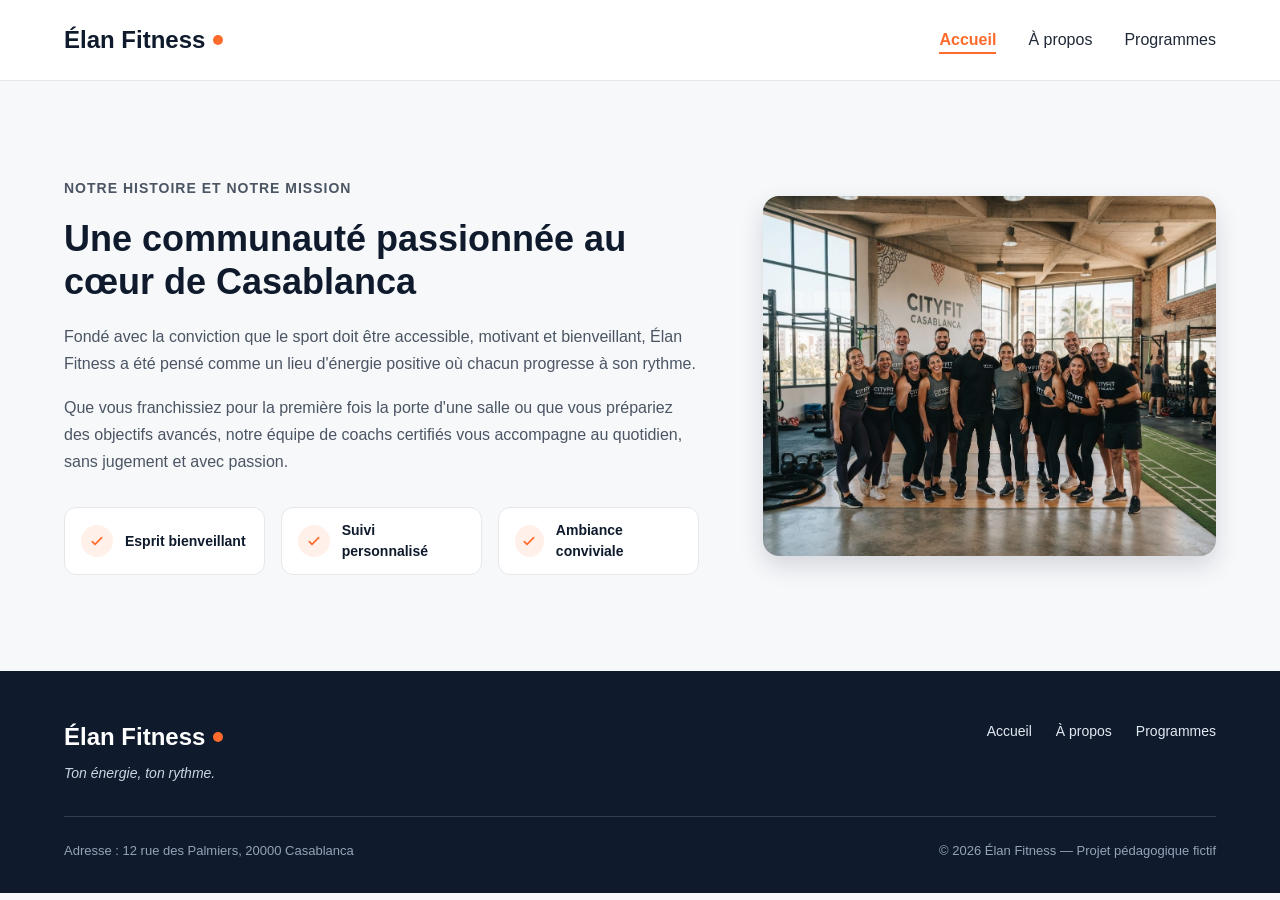
==== About.html @ d06e2b79 "division pages" ====
<!DOCTYPE html>
<html lang="en">
<head>
    <meta charset="UTF-8">
    <meta name="viewport" content="width=device-width, initial-scale=1.0">
    <link rel="stylesheet" href="style.css">
    <title>Document</title>
</head>
<body>
  <header class="en-tete">
    <div class="conteneur en-tete-contenu">
      <a href="#accueil" class="logo">Élan Fitness</a>

      <nav aria-label="Navigation principale">
        <ul class="menu">
          <li><a href="./Accueil.html" class="lien-actif">Accueil</a></li>
          <li><a href="./About.html">À propos</a></li>
          <li><a href="./Programmes.html">Programmes</a></li>
        </ul>
      </nav> 
    </div>
  </header>

  <section id="a-propos" class="section">
      <div class="conteneur apropos-contenu">

        <div class="apropos-texte">
          <p class="sur-titre">Notre histoire et notre mission</p>
          <h2>Une communauté passionnée au cœur de Casablanca</h2>
          <p>
            Fondé avec la conviction que le sport doit être accessible, motivant et bienveillant,
            Élan Fitness a été pensé comme un lieu d'énergie positive où chacun progresse à son rythme.
          </p>
          <p>
            Que vous franchissiez pour la première fois la porte d'une salle ou que vous prépariez des
            objectifs avancés, notre équipe de coachs certifiés vous accompagne au quotidien, sans
            jugement et avec passion.
          </p>

          <ul class="valeurs">
            <li class="valeur">
              <div class="icone icone-petite"><img src="img/icone-check.svg" alt=""></div>
              <span>Esprit bienveillant</span>
            </li>
            <li class="valeur">
              <div class="icone icone-petite"><img src="img/icone-check.svg" alt=""></div>
              <span>Suivi personnalisé</span>
            </li>
            <li class="valeur">
              <div class="icone icone-petite"><img src="img/icone-check.svg" alt=""></div>
              <span>Ambiance conviviale</span>
            </li>
          </ul>
        </div>

        <img class="apropos-image" src="img/equipe.jpg" alt="L'équipe de coachs d'Élan Fitness réunie dans la salle">

      </div>
  </section>
  
  <footer class="pied-de-page">
    <div class="conteneur">

      <div class="pied-haut">
        <div>
          <p class="logo logo-clair">Élan Fitness</p>
          <p class="slogan">Ton énergie, ton rythme.</p>
        </div>

        <nav aria-label="Navigation du pied de page">
          <ul class="menu menu-pied">
            <li><a href="./Accueil.html">Accueil</a></li>
            <li><a href="./About.html">À propos</a></li>
            <li><a href="./Programmes.html">Programmes</a></li>
          </ul>
        </nav>
      </div>

      <div class="pied-bas">
        <p>Adresse : 12 rue des Palmiers, 20000 Casablanca</p>
        <p>&copy; 2026 Élan Fitness — Projet pédagogique fictif</p>
      </div>

    </div>
  </footer>
</body>
</html>
---- style.css ----
* {
  box-sizing: border-box;
  margin: 0;
  padding: 0;
}

html {
  scroll-behavior: smooth;
}
 
body {
  font-family: 'Inter', Arial, sans-serif;
  font-size: 16px;
  line-height: 1.5;
  color: #1F2937;
  background-color: #F7F8FA;
}

h1, h2, h3, h4 {
  font-family: 'Poppins', Arial, sans-serif;
  color: #0F1B2D;
}

a {
  color: inherit;
  text-decoration: none;
}

ul {
  list-style: none;
}

img {
  display: block;
  max-width: 100%;
}

a:focus-visible,
button:focus-visible {
  outline: 3px solid #FF6B2C;
  outline-offset: 2px;
}

.conteneur {
  width: 100%;
  max-width: 1200px;
  margin: 0 auto;
  padding: 0 24px;
}

.section {
  padding: 96px 0;
}

.section-blanche {
  background-color: #FFFFFF;
  border-top: 1px solid #E5E7EB;
  border-bottom: 1px solid #E5E7EB;
}

.section-titre {
  max-width: 640px;
  margin: 0 auto 64px;
  text-align: center;
}

.section-titre h2 {
  font-size: 32px;
  margin-bottom: 16px;
}

.section-titre h3 {
  font-size: 26px;
  margin-bottom: 12px;
}

.section-titre p {
  color: #4B5563;
}

.sur-titre {
  font-size: 14px;
  font-weight: 600;
  color: #FF6B2C;
  text-transform: uppercase;
  letter-spacing: 1px;
  margin-bottom: 12px;
}

.bouton {
  display: inline-block;
  padding: 14px 28px;
  border-radius: 8px;
  font-size: 16px;
  font-weight: 600;
  text-align: center;
  cursor: pointer;
}

.bouton-principal {
  background-color: #FF6B2C;
  border: 1px solid #FF6B2C;
  color: #FFFFFF;
}

.bouton-principal:hover {
  background-color: #F05817;
}

.bouton-secondaire {
  background-color: #FFFFFF;
  border: 1px solid #0F1B2D;
  color: #0F1B2D;
}

.bouton-secondaire:hover {
  background-color: #F3F4F6;
}

.cartes {
  display: flex;
  gap: 24px;
}

.carte {
  flex: 1;
  background-color: #FFFFFF;
  border: 1px solid #E5E7EB;
  border-radius: 12px;
  box-shadow: 0 1px 3px rgba(15, 27, 45, 0.08);
}

.icone {
  width: 48px;
  height: 48px;
  background-color: #FFF0EA;
  border-radius: 8px;
  display: flex;
  align-items: center;
  justify-content: center;
}

.icone img {
  width: 24px;
  height: 24px;
}

.icone-petite {
  width: 32px;
  height: 32px;
  border-radius: 50%;
}

.icone-petite img {
  width: 16px;
  height: 16px;
}

.en-tete {
  position: sticky;
  top: 0;
  z-index: 10;
  background-color: #FFFFFF;
  border-bottom: 1px solid #E5E7EB;
}

.en-tete-contenu {
  height: 80px;
  display: flex;
  align-items: center;
  justify-content: space-between;
}

.logo {
  display: flex;
  align-items: center;
  font-family: 'Poppins', Arial, sans-serif;
  font-size: 24px;
  font-weight: 700;
  color: #0F1B2D;
}

.logo::after {
  content: "";
  width: 10px;
  height: 10px;
  margin-left: 8px;
  background-color: #FF6B2C;
  border-radius: 50%;
}

.menu {
  display: flex;
  gap: 32px;
}

.menu a {
  font-weight: 500;
  padding-bottom: 4px;
  border-bottom: 2px solid transparent;
}

.menu a:hover {
  color: #FF6B2C;
}

.menu .lien-actif {
  color: #FF6B2C;
  font-weight: 600;
  border-bottom-color: #FF6B2C;
}

.hero {
  padding: 64px 0 96px;
}

.hero-contenu {
  display: flex;
  align-items: center;
  gap: 32px;
}

.hero-texte {
  flex: 7;
}

.hero-texte h1 {
  font-size: 48px;
  font-weight: 800;
  line-height: 1.2;
  margin-bottom: 24px;
}

.hero-description {
  max-width: 520px;
  font-size: 18px;
  line-height: 1.6;
  color: #4B5563;
  margin-bottom: 32px;
}

.boutons {
  display: flex;
  flex-wrap: wrap;
  gap: 16px;
}

.hero-image {
  flex: 5;
  min-width: 0;
  height: 400px;
  object-fit: cover;
  border-radius: 16px;
  border: 1px solid #E5E7EB;
  box-shadow: 0 10px 25px rgba(15, 27, 45, 0.15);
}

.chiffres {
  display: flex;
  margin-top: 64px;
  padding: 32px;
  background-color: #FFFFFF;
  border: 1px solid #E5E7EB;
  border-radius: 12px;
  box-shadow: 0 1px 3px rgba(15, 27, 45, 0.08);
}

.chiffre {
  flex: 1;
  text-align: center;
  font-weight: 500;
  color: #0F1B2D;
}

.chiffre + .chiffre {
  border-left: 1px solid #E5E7EB;
}

.chiffre-nombre {
  font-family: 'Poppins', Arial, sans-serif;
  font-size: 36px;
  font-weight: 800;
  color: #FF6B2C;
}

.carte-avantage {
  padding: 24px;
  background-color: #F7F8FA;
  box-shadow: none;
}

.carte-avantage .icone {
  margin-bottom: 20px;
}

.carte-avantage h3 {
  font-size: 20px;
  margin-bottom: 8px;
}

.carte-avantage p {
  color: #4B5563;
  line-height: 1.6;
}

.apropos-contenu {
  display: flex;
  align-items: center;
  gap: 64px;
}

.apropos-texte {
  flex: 7;
}

.apropos-texte h2 {
  font-size: 36px;
  line-height: 1.2;
  margin-bottom: 20px;
}

.apropos-texte p {
  color: #4B5563;
  line-height: 1.7;
  margin-bottom: 16px;
}

.valeurs {
  display: flex;
  gap: 16px;
  margin-top: 32px;
}

.valeur {
  flex: 1;
  display: flex;
  align-items: center;
  gap: 12px;
  padding: 12px 16px;
  background-color: #FFFFFF;
  border: 1px solid #E5E7EB;
  border-radius: 12px;
  font-family: 'Poppins', Arial, sans-serif;
  font-size: 14px;
  font-weight: 600;
  color: #0F1B2D;
}

.apropos-image {
  flex: 5;
  min-width: 0;
  height: 360px;
  object-fit: cover;
  border-radius: 16px;
  box-shadow: 0 10px 25px rgba(15, 27, 45, 0.15);
}

.carte-programme {
  display: flex;
  flex-direction: column;
  overflow: hidden;
}

.carte-programme > img {
  width: 100%;
  height: 200px;
  object-fit: cover;
}

.programme-corps {
  flex: 1;
  display: flex;
  flex-direction: column;
  padding: 20px;
}

.programme-corps h3 {
  font-size: 20px;
  margin-bottom: 8px;
}

.programme-corps p {
  font-size: 15px;
  color: #4B5563;
}

.etiquette {
  align-self: flex-start;
  padding: 4px 10px;
  margin-bottom: 12px;
  border-radius: 6px;
  font-size: 12px;
  font-weight: 600;
}

.etiquette-orange {
  background-color: #FFEDE5;
  color: #C2410C;
}

.etiquette-bleue {
  background-color: #DBEAFE;
  color: #1D4ED8;
}

.etiquette-verte {
  background-color: #D1FAE5;
  color: #047857;
}

.programme-corps .duree {
  display: flex;
  align-items: center;
  gap: 8px;
  margin-top: auto;
  padding-top: 16px;
  border-top: 1px solid #E5E7EB;
  font-size: 13px;
  font-weight: 600;
  color: #0F1B2D;
}

.programme-corps h3 + p {
  margin-bottom: 16px;
}

.duree img {
  width: 16px;
  height: 16px;
}

.formules {
  margin-top: 96px;
}

.formule {
  position: relative;
  display: flex;
  flex-direction: column;
  padding: 28px;
}

.formule h4 {
  font-size: 20px;
}

.prix {
  margin: 8px 0 16px;
  font-family: 'Poppins', Arial, sans-serif;
  font-size: 30px;
  font-weight: 800;
  color: #FF6B2C;
}

.prix span {
  font-family: 'Inter', Arial, sans-serif;
  font-size: 16px;
  font-weight: 500;
  color: #4B5563;
}

.prix-note {
  margin: -8px 0 16px;
  font-size: 13px;
  color: #4B5563;
}

.formule-liste {
  flex: 1;
  margin-bottom: 24px;
}

.formule-liste li {
  padding-left: 28px;
  margin-bottom: 12px;
  font-size: 15px;
  background-image: url('img/icone-check.svg');
  background-repeat: no-repeat;
  background-position: left center;
  background-size: 16px;
}

.formule .bouton {
  display: block;
}

.formule-populaire {
  border: 2px solid #FF6B2C;
  box-shadow: 0 10px 25px rgba(255, 107, 44, 0.2);
}

.badge-populaire {
  position: absolute;
  top: -14px;
  left: 50%;
  transform: translateX(-50%);
  padding: 4px 14px;
  background-color: #FF6B2C;
  border-radius: 999px;
  font-size: 12px;
  font-weight: 700;
  text-transform: uppercase;
  color: #FFFFFF;
}

.pied-de-page {
  padding: 48px 0 32px;
  background-color: #0F1B2D;
  color: #FFFFFF;
}

.pied-haut {
  display: flex;
  justify-content: space-between;
  align-items: flex-start;
  padding-bottom: 32px;
  border-bottom: 1px solid rgba(255, 255, 255, 0.15);
}

.logo-clair {
  color: #FFFFFF;
}

.slogan {
  margin-top: 8px;
  font-size: 14px;
  font-style: italic;
  color: #CBD5E1;
}

.menu-pied {
  gap: 24px;
}

.menu-pied a {
  font-size: 14px;
  font-weight: 400;
  color: #E2E8F0;
}

.pied-bas {
  display: flex;
  justify-content: space-between;
  margin-top: 24px;
  font-size: 13px;
  color: #94A3B8;
}
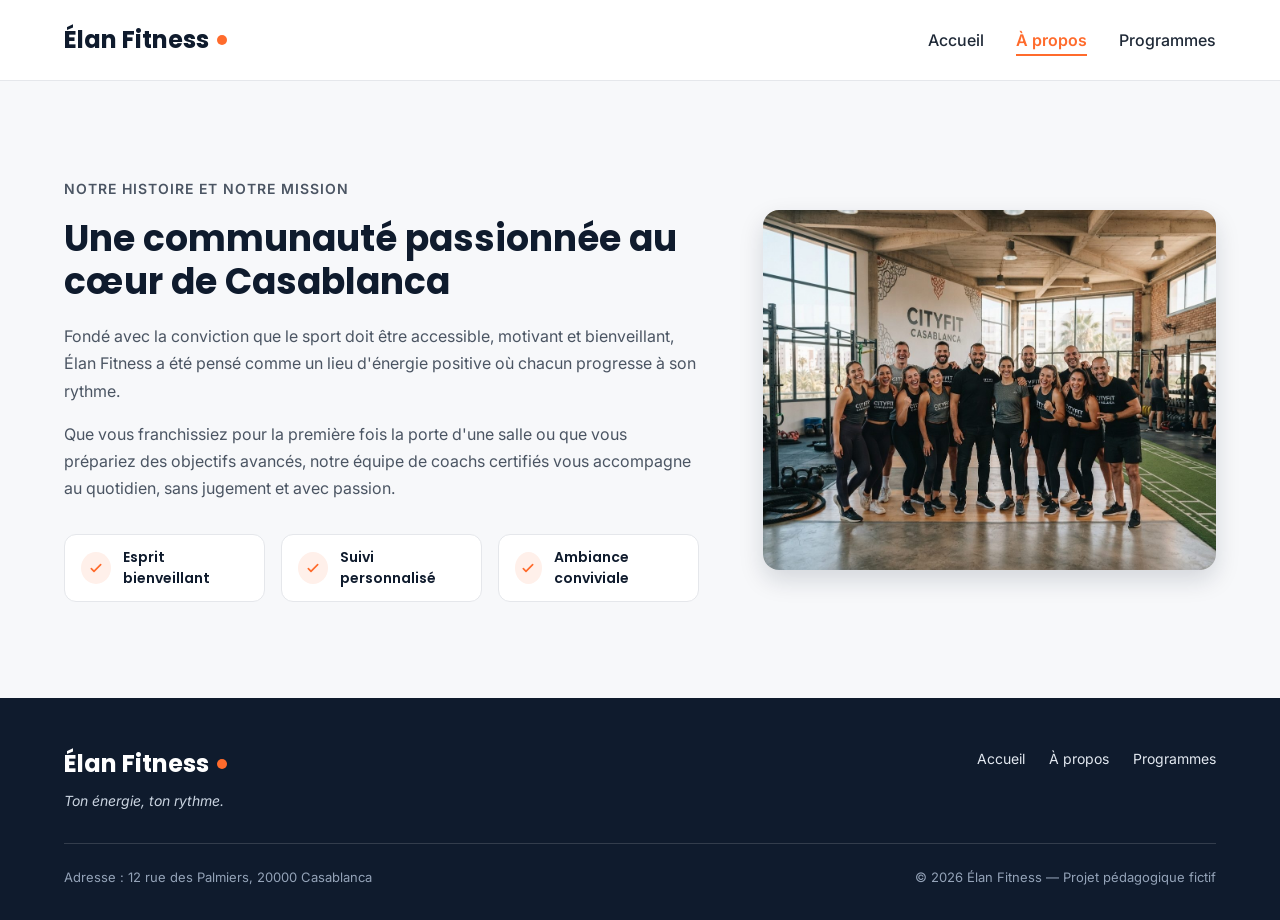
==== commit 1011802e: "modification css" ====
--- a/About.html
+++ b/About.html
@@ -4,7 +4,12 @@
     <meta charset="UTF-8">
     <meta name="viewport" content="width=device-width, initial-scale=1.0">
     <link rel="stylesheet" href="style.css">
-    <title>Document</title>
+    <title>Élan Fitness | Salle de sport à Casablanca</title>
+
+  <link rel="preconnect" href="https://fonts.googleapis.com">
+  <link rel="preconnect" href="https://fonts.gstatic.com" crossorigin>
+  <link href="https://fonts.googleapis.com/css2?family=Inter:wght@400;500;600&family=Poppins:wght@600;700;800&display=swap" rel="stylesheet">
+
 </head>
 <body>
   <header class="en-tete">
@@ -13,8 +18,8 @@
 
       <nav aria-label="Navigation principale">
         <ul class="menu">
-          <li><a href="./Accueil.html" class="lien-actif">Accueil</a></li>
-          <li><a href="./About.html">À propos</a></li>
+          <li><a href="./Accueil.html">Accueil</a></li>
+          <li><a href="./About.html" class="lien-actif">À propos</a></li>
           <li><a href="./Programmes.html">Programmes</a></li>
         </ul>
       </nav> 
@@ -57,7 +62,7 @@
 
       </div>
   </section>
-  
+
   <footer class="pied-de-page">
     <div class="conteneur">
 
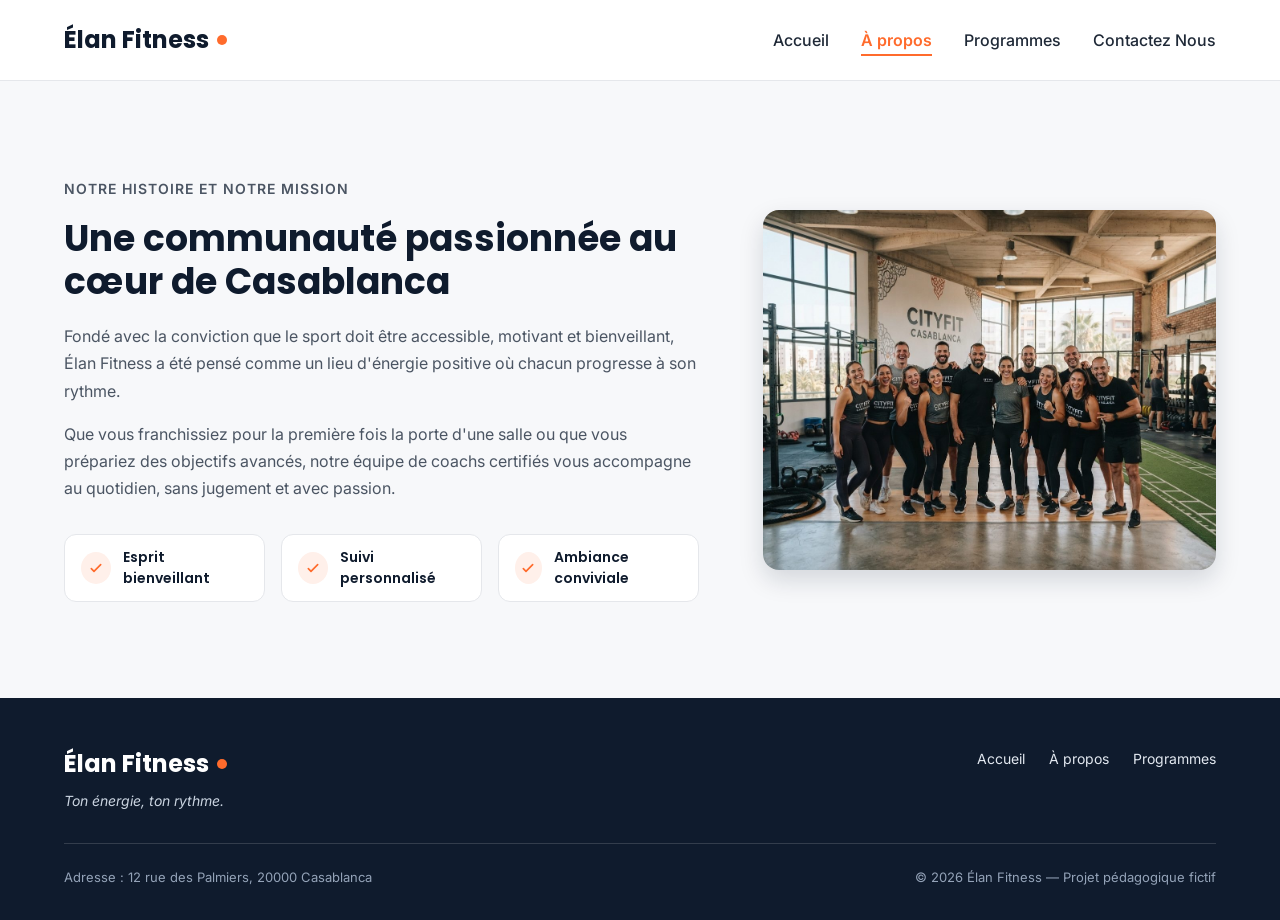
==== commit c296a60d: "ajout contact" ====
--- a/About.html
+++ b/About.html
@@ -21,6 +21,7 @@
           <li><a href="./Accueil.html">Accueil</a></li>
           <li><a href="./About.html" class="lien-actif">À propos</a></li>
           <li><a href="./Programmes.html">Programmes</a></li>
+          <li><a href="./ContactUs.html">Contactez Nous</a></li>
         </ul>
       </nav> 
     </div>
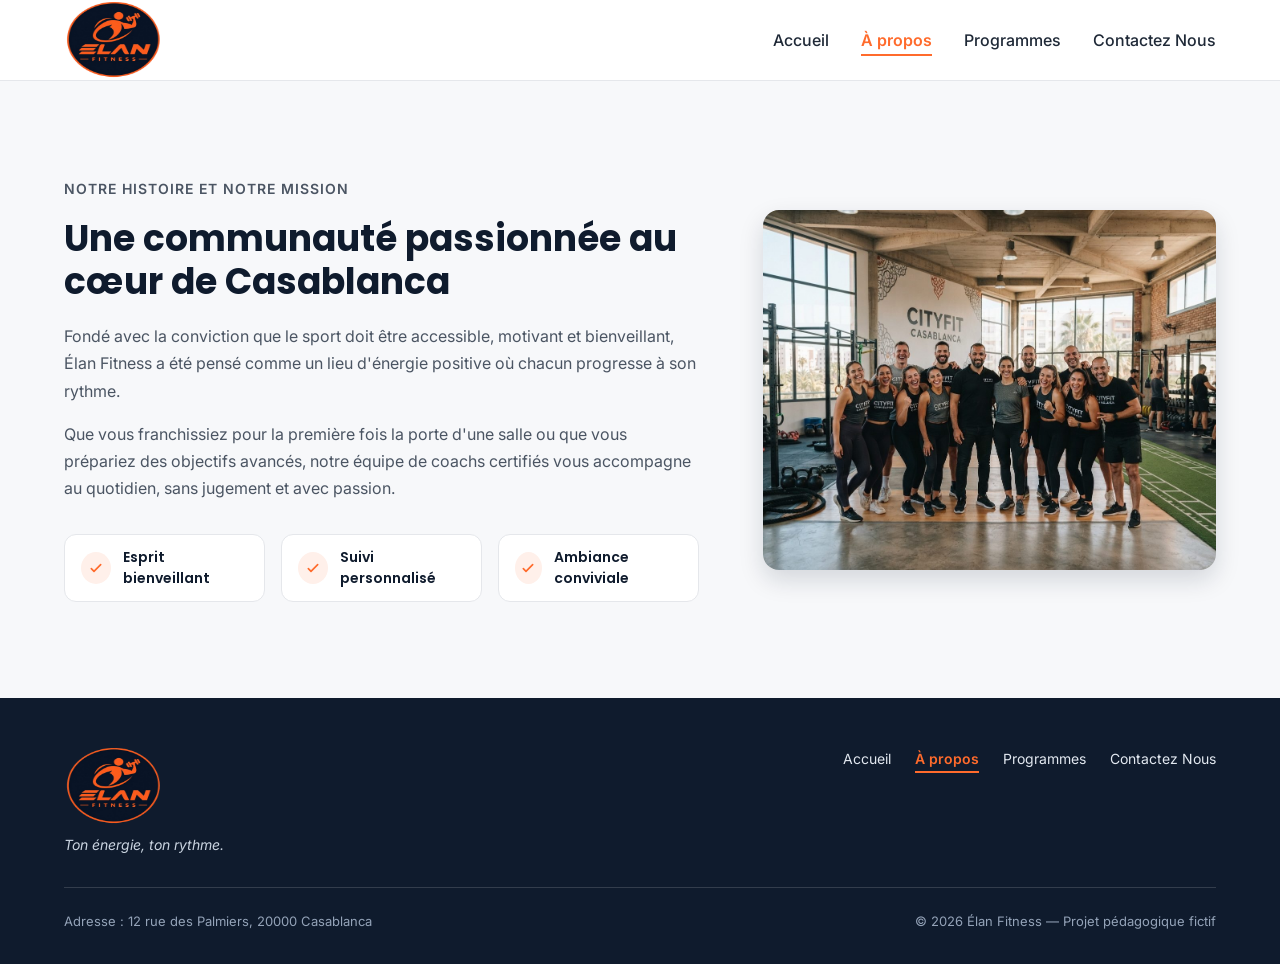
==== commit 8d436b4f: "modifier footer" ====
--- a/About.html
+++ b/About.html
@@ -14,15 +14,16 @@
 <body>
   <header class="en-tete">
     <div class="conteneur en-tete-contenu">
-      <a href="#accueil" class="logo">Élan Fitness</a>
-
+      <a href="./Accueil.html" class="logo">
+        <img src="./img/logo.png" alt="Elan Fitness" height="80" width="100"/>
+      </a> 
       <nav aria-label="Navigation principale">
         <ul class="menu">
           <li><a href="./Accueil.html">Accueil</a></li>
           <li><a href="./About.html" class="lien-actif">À propos</a></li>
           <li><a href="./Programmes.html">Programmes</a></li>
           <li><a href="./ContactUs.html">Contactez Nous</a></li>
-        </ul>
+        </ul> 
       </nav> 
     </div>
   </header>
@@ -69,15 +70,18 @@
 
       <div class="pied-haut">
         <div>
-          <p class="logo logo-clair">Élan Fitness</p>
+          <a href="./Accueil.html" class="logo">
+            <img src="./img/logo.png" alt="Elan Fitness" height="80" width="100"/>
+          </a> 
           <p class="slogan">Ton énergie, ton rythme.</p>
         </div>
 
         <nav aria-label="Navigation du pied de page">
           <ul class="menu menu-pied">
             <li><a href="./Accueil.html">Accueil</a></li>
-            <li><a href="./About.html">À propos</a></li>
+            <li><a href="./About.html" class="lien-actif">À propos</a></li>
             <li><a href="./Programmes.html">Programmes</a></li>
+            <li><a href="./ContactUs.html">Contactez Nous</a></li>
           </ul>
         </nav>
       </div>
--- a/style.css
+++ b/style.css
@@ -180,14 +180,7 @@
   color: #0F1B2D;
 }
 
-.logo::after {
-  content: "";
-  width: 10px;
-  height: 10px;
-  margin-left: 8px;
-  background-color: #FF6B2C;
-  border-radius: 50%;
-}
+
 
 .menu {
   display: flex;
@@ -203,7 +196,7 @@
 .menu a:hover {
   color: #FF6B2C;
 }
-
+ 
 .menu .lien-actif {
   color: #FF6B2C;
   font-weight: 600;
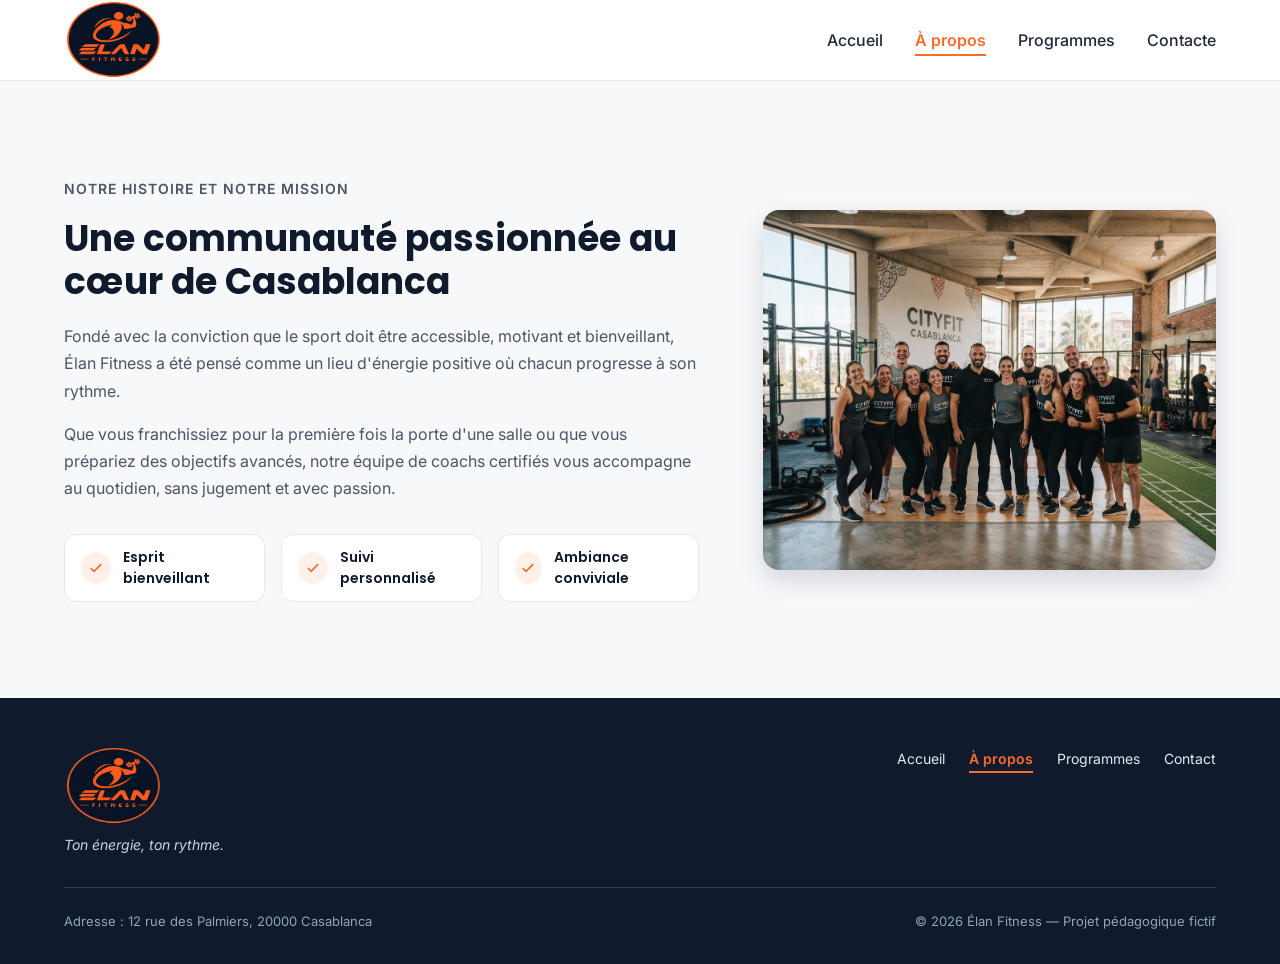
==== commit 4179763e: "Final version" ====
--- a/About.html
+++ b/About.html
@@ -1,11 +1,14 @@
 <!DOCTYPE html>
-<html lang="en">
+<html lang="fr">
 <head>
     <meta charset="UTF-8">
     <meta name="viewport" content="width=device-width, initial-scale=1.0">
+    <meta 
+    name="description" 
+    content="Découvrez l'histoire, les valeurs et l'équipe d'Élan Fitness, votre salle de sport à Casablanca."
+    >
     <link rel="stylesheet" href="style.css">
-    <title>Élan Fitness | Salle de sport à Casablanca</title>
-
+    <title>À propos d'Élan Fitness | Notre équipe</title>
   <link rel="preconnect" href="https://fonts.googleapis.com">
   <link rel="preconnect" href="https://fonts.gstatic.com" crossorigin>
   <link href="https://fonts.googleapis.com/css2?family=Inter:wght@400;500;600&family=Poppins:wght@600;700;800&display=swap" rel="stylesheet">
@@ -14,15 +17,15 @@
 <body>
   <header class="en-tete">
     <div class="conteneur en-tete-contenu">
-      <a href="./Accueil.html" class="logo">
+      <a href="./index.html" class="logo">
         <img src="./img/logo.png" alt="Elan Fitness" height="80" width="100"/>
-      </a> 
+      </a>  
       <nav aria-label="Navigation principale">
         <ul class="menu">
-          <li><a href="./Accueil.html">Accueil</a></li>
+          <li><a href="./index.html">Accueil</a></li>
           <li><a href="./About.html" class="lien-actif">À propos</a></li>
           <li><a href="./Programmes.html">Programmes</a></li>
-          <li><a href="./ContactUs.html">Contactez Nous</a></li>
+          <li><a href="./ContactUs.html">Contacte</a></li> 
         </ul> 
       </nav> 
     </div>
@@ -70,7 +73,7 @@
 
       <div class="pied-haut">
         <div>
-          <a href="./Accueil.html" class="logo">
+          <a href="./index.html" class="logo">
             <img src="./img/logo.png" alt="Elan Fitness" height="80" width="100"/>
           </a> 
           <p class="slogan">Ton énergie, ton rythme.</p>
@@ -78,10 +81,10 @@
 
         <nav aria-label="Navigation du pied de page">
           <ul class="menu menu-pied">
-            <li><a href="./Accueil.html">Accueil</a></li>
+            <li><a href="./index.html">Accueil</a></li>
             <li><a href="./About.html" class="lien-actif">À propos</a></li>
             <li><a href="./Programmes.html">Programmes</a></li>
-            <li><a href="./ContactUs.html">Contactez Nous</a></li>
+            <li><a href="./ContactUs.html">Contact</a></li>
           </ul>
         </nav>
       </div>
--- a/style.css
+++ b/style.css
@@ -1,3 +1,4 @@
+/* style global*/
 * {
   box-sizing: border-box;
   margin: 0;
@@ -35,12 +36,18 @@
   max-width: 100%;
 }
 
+svg{
+  width: 20px;
+  height: 20px;
+}
+
 a:focus-visible,
 button:focus-visible {
   outline: 3px solid #FF6B2C;
   outline-offset: 2px;
 }
 
+/* conteners et sections */
 .conteneur {
   width: 100%;
   max-width: 1200px;
@@ -86,7 +93,7 @@
   letter-spacing: 1px;
   margin-bottom: 12px;
 }
-
+/* boutons */
 .bouton {
   display: inline-block;
   padding: 14px 28px;
@@ -117,6 +124,13 @@
   background-color: #F3F4F6;
 }
 
+.boutons {
+  display: flex;
+  flex-wrap: wrap;
+  gap: 16px;
+}
+
+/* Cartes et icons */
 .cartes {
   display: flex;
   gap: 24px;
@@ -180,7 +194,7 @@
   color: #0F1B2D;
 }
 
-
+/* Header*/
 
 .menu {
   display: flex;
@@ -203,6 +217,7 @@
   border-bottom-color: #FF6B2C;
 }
 
+/* Accueil */
 .hero {
   padding: 64px 0 96px;
 }
@@ -230,12 +245,6 @@
   line-height: 1.6;
   color: #4B5563;
   margin-bottom: 32px;
-}
-
-.boutons {
-  display: flex;
-  flex-wrap: wrap;
-  gap: 16px;
 }
 
 .hero-image {
@@ -296,6 +305,7 @@
   line-height: 1.6;
 }
 
+/* A propos */
 .apropos-contenu {
   display: flex;
   align-items: center;
@@ -348,6 +358,7 @@
   box-shadow: 0 10px 25px rgba(15, 27, 45, 0.15);
 }
 
+/* programmes */
 .carte-programme {
   display: flex;
   flex-direction: column;
@@ -496,6 +507,72 @@
   color: #FFFFFF;
 }
 
+
+/* Contact */
+section{
+  display: flex;
+}
+form{
+  border:1px solid #FF6B2C;
+  border-radius: 16px;
+  padding: 25px;
+  background-color: #FFFFFF;
+  box-shadow: 0 4px 16px rgba(15, 27, 45, 0.08);
+}
+form div{
+  margin-bottom: 25px;
+} 
+
+label{ 
+  display: block;
+}
+
+form select, input, textarea{
+  border-radius: 5px;
+  width: 100%;
+  padding: 12px;
+  resize: none;
+}
+
+.image-form{
+  flex: 6;
+  height: 400px;
+  border-radius: 16px;
+  border: 1px solid #E5E7EB;
+  box-shadow: 0 10px 25px rgba(15, 27, 45, 0.15);
+}
+.image-form img{
+   width: 100%;
+    height: 100%;
+    display: block;
+    border-radius: 16px;
+}
+
+.Coordonnes {
+  display: flex;
+  margin-top: 64px;
+  padding: 32px;
+  background-color: #FFFFFF;
+  border: 1px solid #E5E7EB;
+  border-radius: 12px;
+  box-shadow: 0 1px 3px rgba(15, 27, 45, 0.08);
+}
+
+.coor {
+  flex: 1;
+  font-weight: 500;
+  color: #0F1B2D;
+}
+
+.coor1 {
+  font-family: 'Poppins', Arial, sans-serif;
+  font-size: 20px;
+  font-weight: 800;
+  color: #FF6B2C;
+} 
+
+
+/* footer*/
 .pied-de-page {
   padding: 48px 0 32px;
   background-color: #0F1B2D;
@@ -538,3 +615,186 @@
   font-size: 13px;
   color: #94A3B8;
 }
+ 
+
+/* _______________________________________________________________*/
+
+
+@media (max-width: 768px) {
+
+  /* Conteneur */
+
+  .conteneur {
+    padding: 0 16px;
+  }
+
+  /* Sections */
+
+  .section {
+    padding: 60px 0;
+  }
+
+
+  /* Header */
+
+  .en-tete-contenu {
+    height: auto;
+    min-height: 70px;
+    padding: 15px 0;
+    flex-direction: column;
+    gap: 15px;
+  }
+
+  .menu {
+    gap: 15px;
+    flex-wrap: wrap;
+    justify-content: center;
+  }
+
+  .menu a {
+    font-size: 14px;
+  }
+
+
+  /* Hero */
+
+  .hero {
+    padding: 50px 0 60px;
+  }
+
+  .hero-contenu {
+    flex-direction: column;
+  }
+
+  .hero-texte {
+    width: 100%;
+  }
+
+  .hero-texte h1 {
+    font-size: 36px;
+  }
+
+  .hero-description {
+    font-size: 16px;
+  }
+
+  .hero-image {
+    width: 100%;
+    height: 300px;
+  }
+
+
+  /* Boutons */
+
+  .boutons {
+    flex-direction: column;
+  }
+
+  .bouton {
+    width: 100%;
+  }
+
+
+  /* Cartes */
+
+  .cartes {
+    flex-direction: column;
+  }
+
+  .carte {
+    width: 100%;
+    min-width: 0;
+  }
+
+
+  /* Chiffres */
+
+  .chiffres {
+    flex-direction: column;
+    gap: 20px;
+    padding: 24px;
+  }
+
+  .chiffre + .chiffre {
+    border-left: none;
+    border-top: 1px solid #E5E7EB;
+    padding-top: 20px;
+  }
+
+
+  /* À propos */
+
+  .apropos-contenu {
+    flex-direction: column;
+    gap: 35px;
+  }
+
+  .apropos-texte {
+    width: 100%;
+  }
+
+  .apropos-texte h2 {
+    font-size: 30px;
+  }
+
+  .apropos-image {
+    width: 100%;
+    height: 300px;
+  }
+
+  .valeurs {
+    flex-direction: column;
+  }
+
+
+  /* Formules */
+
+  .formules {
+    margin-top: 60px;
+  }
+
+  .formule {
+    padding: 22px;
+  }
+
+
+  /* Footer */
+
+  .pied-haut {
+    flex-direction: column;
+    gap: 30px;
+  }
+
+  .menu-pied {
+    flex-direction: column;
+    gap: 12px;
+  }
+
+  .pied-bas {
+    flex-direction: column;
+    gap: 10px;
+  }
+
+
+  /* Formulaire */
+
+  section {
+    flex-direction: column;
+  }
+
+  form {
+    width: 100%;
+    border-radius: 30px;
+  }
+
+  .image-form {
+    width: 100%;
+    height: 300px;
+  }
+
+  .Coordonnes {
+    flex-direction: column;
+    gap: 20px;
+  }
+
+}
